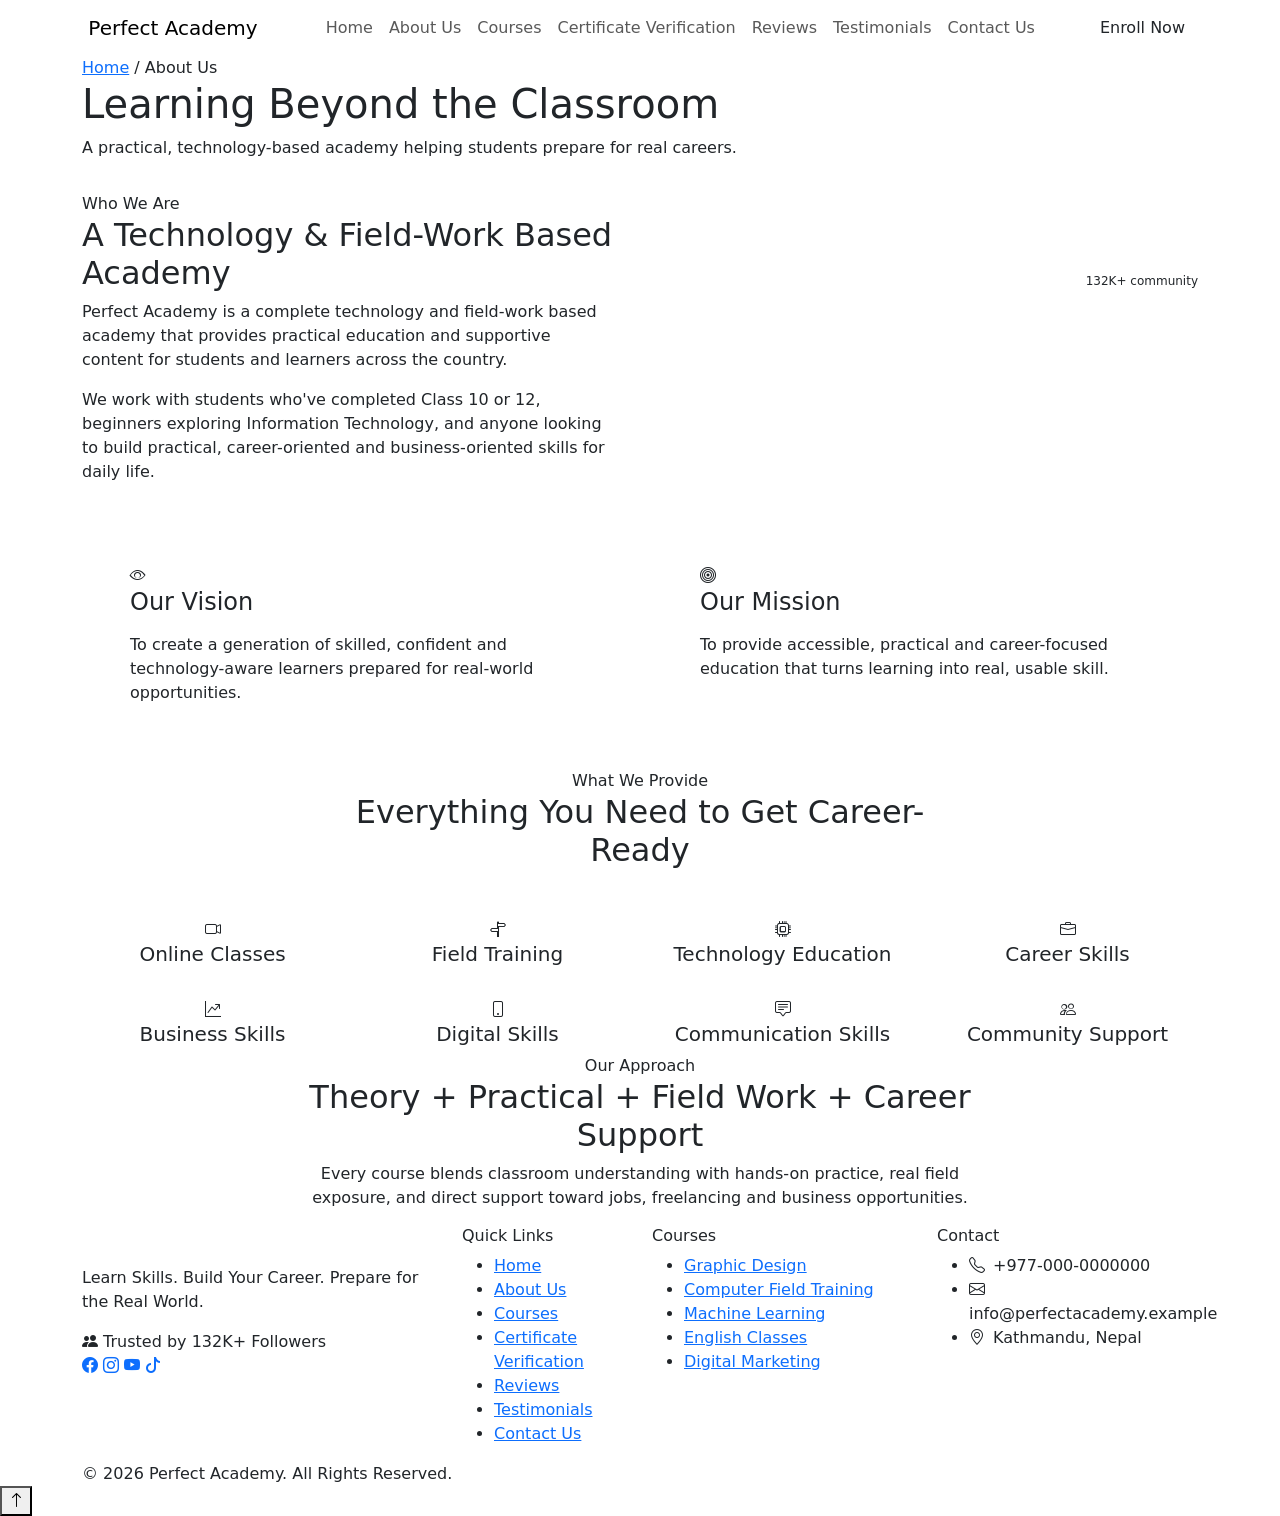
==== about.html @ 164c7ad6 "Add files via upload" ====
<!DOCTYPE html>
<html lang="en">
<head>
<meta charset="UTF-8">
<meta name="viewport" content="width=device-width, initial-scale=1.0">
<title>About Us | Perfect Academy</title>
<meta name="description" content="Learn about Perfect Academy's vision, mission and practical, technology-based approach to education.">

<link rel="preconnect" href="https://fonts.googleapis.com">
<link href="https://fonts.googleapis.com/css2?family=Space+Grotesk:wght@500;600;700&family=Inter:wght@400;500;600;700&family=JetBrains+Mono:wght@400;500;700&display=swap" rel="stylesheet">
<link href="https://cdn.jsdelivr.net/npm/bootstrap@5.3.3/dist/css/bootstrap.min.css" rel="stylesheet">
<link rel="stylesheet" href="https://cdn.jsdelivr.net/npm/bootstrap-icons@1.11.3/font/bootstrap-icons.css">
<link rel="stylesheet" href="css/style.css">
<link rel="stylesheet" href="css/responsive.css">
</head>
<body>

<!-- ================= NAVBAR ================= -->
<nav class="navbar navbar-expand-lg pa-navbar">
  <div class="container">
    <a class="navbar-brand" href="index.html"><span class="brand-mark"><img src="./{css,js,images/{logo,courses,students,banners}}/Logo.png" alt=""></span> Perfect Academy</a>
    <button class="navbar-toggler" type="button" data-bs-toggle="collapse" data-bs-target="#paNav">
      <i class="bi bi-list fs-2"></i>
    </button>
    <div class="collapse navbar-collapse" id="paNav">
      <ul class="navbar-nav mx-auto">
        <li class="nav-item"><a class="nav-link" href="index.html">Home</a></li>
        <li class="nav-item"><a class="nav-link" href="about.html">About Us</a></li>
        <li class="nav-item"><a class="nav-link" href="courses.html">Courses</a></li>
        <li class="nav-item"><a class="nav-link" href="certificate.html">Certificate Verification</a></li>
        <li class="nav-item"><a class="nav-link" href="reviews.html">Reviews</a></li>
        <li class="nav-item"><a class="nav-link" href="testimonials.html">Testimonials</a></li>
        <li class="nav-item"><a class="nav-link" href="contact.html">Contact Us</a></li>
      </ul>
      <a href="contact.html" class="btn btn-cta btn-sm-pa d-lg-inline-flex">Enroll Now</a>
    </div>
  </div>
</nav>

<!-- ================= PAGE HEADER ================= -->
<header class="page-header">
  <div class="container">
    <div class="breadcrumb-pa"><a href="index.html">Home</a> / About Us</div>
    <h1>Learning Beyond the Classroom</h1>
    <p>A practical, technology-based academy helping students prepare for real careers.</p>
  </div>
</header>

<!-- ================= WHO WE ARE ================= -->
<section class="section-pad">
  <div class="container">
    <div class="row align-items-center g-5">
      <div class="col-lg-6 reveal">
        <div class="section-eyebrow">Who We Are</div>
        <h2 class="section-title">A Technology &amp; Field-Work Based Academy</h2>
        <p class="section-sub mb-3">Perfect Academy is a complete technology and field-work based academy that provides practical education and supportive content for students and learners across the country.</p>
        <p class="section-sub">We work with students who've completed Class 10 or 12, beginners exploring Information Technology, and anyone looking to build practical, career-oriented and business-oriented skills for daily life.</p>
      </div>
      <div class="col-lg-6 reveal">
        <div class="hero-panel hp-main" style="position:relative; height:340px; background:linear-gradient(135deg,var(--royal-600),var(--indigo-500)); border:none;">
          <div>
            <span class="code-dots"><span class="dot-r"></span><span class="dot-y"></span><span class="dot-g"></span></span>
          </div>
          <div class="text-center">
            <i class="bi bi-mortarboard" style="font-size:4rem; color:rgba(255,255,255,.85);"></i>
          </div>
          <div class="d-flex justify-content-between align-items-center">
            <span class="mono" style="color:rgba(255,255,255,.6); font-size:.75rem;">since 2020</span>
            <span class="mono" style="color:var(--amber-400); font-size:.75rem;">132K+ community</span>
          </div>
        </div>
      </div>
    </div>
  </div>
</section>

<!-- ================= VISION / MISSION ================= -->
<section class="section-pad" style="background:var(--gray-50);">
  <div class="container">
    <div class="row g-4">
      <div class="col-md-6 reveal">
        <div class="pa-card p-4 p-lg-5 h-100">
          <div class="feature-ico"><i class="bi bi-eye"></i></div>
          <h3 class="font-display h4 mb-3">Our Vision</h3>
          <p class="section-sub">To create a generation of skilled, confident and technology-aware learners prepared for real-world opportunities.</p>
        </div>
      </div>
      <div class="col-md-6 reveal">
        <div class="pa-card p-4 p-lg-5 h-100">
          <div class="feature-ico"><i class="bi bi-bullseye"></i></div>
          <h3 class="font-display h4 mb-3">Our Mission</h3>
          <p class="section-sub">To provide accessible, practical and career-focused education that turns learning into real, usable skill.</p>
        </div>
      </div>
    </div>
  </div>
</section>

<!-- ================= WHAT WE PROVIDE ================= -->
<section class="section-pad">
  <div class="container">
    <div class="text-center mx-auto mb-5 reveal" style="max-width:600px;">
      <div class="section-eyebrow justify-content-center">What We Provide</div>
      <h2 class="section-title">Everything You Need to Get Career-Ready</h2>
    </div>
    <div class="row g-4">
      <div class="col-sm-6 col-lg-3 reveal">
        <div class="pa-card feature-card text-center">
          <div class="feature-ico mx-auto"><i class="bi bi-camera-video"></i></div>
          <h5>Online Classes</h5>
        </div>
      </div>
      <div class="col-sm-6 col-lg-3 reveal">
        <div class="pa-card feature-card text-center">
          <div class="feature-ico mx-auto"><i class="bi bi-signpost-split"></i></div>
          <h5>Field Training</h5>
        </div>
      </div>
      <div class="col-sm-6 col-lg-3 reveal">
        <div class="pa-card feature-card text-center">
          <div class="feature-ico mx-auto"><i class="bi bi-cpu"></i></div>
          <h5>Technology Education</h5>
        </div>
      </div>
      <div class="col-sm-6 col-lg-3 reveal">
        <div class="pa-card feature-card text-center">
          <div class="feature-ico mx-auto"><i class="bi bi-briefcase"></i></div>
          <h5>Career Skills</h5>
        </div>
      </div>
      <div class="col-sm-6 col-lg-3 reveal">
        <div class="pa-card feature-card text-center">
          <div class="feature-ico mx-auto"><i class="bi bi-graph-up-arrow"></i></div>
          <h5>Business Skills</h5>
        </div>
      </div>
      <div class="col-sm-6 col-lg-3 reveal">
        <div class="pa-card feature-card text-center">
          <div class="feature-ico mx-auto"><i class="bi bi-phone"></i></div>
          <h5>Digital Skills</h5>
        </div>
      </div>
      <div class="col-sm-6 col-lg-3 reveal">
        <div class="pa-card feature-card text-center">
          <div class="feature-ico mx-auto"><i class="bi bi-chat-square-text"></i></div>
          <h5>Communication Skills</h5>
        </div>
      </div>
      <div class="col-sm-6 col-lg-3 reveal">
        <div class="pa-card feature-card text-center">
          <div class="feature-ico mx-auto"><i class="bi bi-people"></i></div>
          <h5>Community Support</h5>
        </div>
      </div>
    </div>
  </div>
</section>

<!-- ================= OUR APPROACH ================= -->
<section class="section-pad dark-section">
  <div class="container text-center reveal" style="max-width:700px;">
    <div class="section-eyebrow justify-content-center">Our Approach</div>
    <h2 class="section-title">Theory + Practical + Field Work + Career Support</h2>
    <p class="section-sub mx-auto">Every course blends classroom understanding with hands-on practice, real field exposure, and direct support toward jobs, freelancing and business opportunities.</p>
  </div>
</section>

<!-- ================= FOOTER ================= -->
<footer class="pa-footer">
  <div class="container">
    <div class="row g-4">
      <div class="col-lg-4">
        <div class="foot-brand">
          <a href="index.html" class="navbar-brand text-white mb-3 d-inline-flex"><span class="brand-mark">PA</span> Perfect Academy</a>
          <p>Learn Skills. Build Your Career. Prepare for the Real World.</p>
          <div class="foot-trust"><i class="bi bi-people-fill"></i> Trusted by 132K+ Followers</div>
          <div class="social-row">
            <a href="#"><i class="bi bi-facebook"></i></a>
            <a href="#"><i class="bi bi-instagram"></i></a>
            <a href="#"><i class="bi bi-youtube"></i></a>
            <a href="#"><i class="bi bi-tiktok"></i></a>
          </div>
        </div>
      </div>
      <div class="col-6 col-lg-2">
        <h6>Quick Links</h6>
        <ul>
          <li><a href="index.html">Home</a></li>
          <li><a href="about.html">About Us</a></li>
          <li><a href="courses.html">Courses</a></li>
          <li><a href="certificate.html">Certificate Verification</a></li>
          <li><a href="reviews.html">Reviews</a></li>
          <li><a href="testimonials.html">Testimonials</a></li>
          <li><a href="contact.html">Contact Us</a></li>
        </ul>
      </div>
      <div class="col-6 col-lg-3">
        <h6>Courses</h6>
        <ul>
          <li><a href="courses.html">Graphic Design</a></li>
          <li><a href="courses.html">Computer Field Training</a></li>
          <li><a href="courses.html">Machine Learning</a></li>
          <li><a href="courses.html">English Classes</a></li>
          <li><a href="courses.html">Digital Marketing</a></li>
        </ul>
      </div>
      <div class="col-lg-3">
        <h6>Contact</h6>
        <ul>
          <li><i class="bi bi-telephone me-2"></i>+977-000-0000000</li>
          <li><i class="bi bi-envelope me-2"></i>info@perfectacademy.example</li>
          <li><i class="bi bi-geo-alt me-2"></i>Kathmandu, Nepal</li>
        </ul>
      </div>
    </div>
    <div class="foot-bottom">© 2026 Perfect Academy. All Rights Reserved.</div>
  </div>
</footer>

<button id="backToTop" aria-label="Back to top"><i class="bi bi-arrow-up"></i></button>

<script src="https://code.jquery.com/jquery-3.7.1.min.js"></script>
<script src="https://cdn.jsdelivr.net/npm/bootstrap@5.3.3/dist/js/bootstrap.bundle.min.js"></script>
<script src="js/main.js"></script>
</body>
</html>
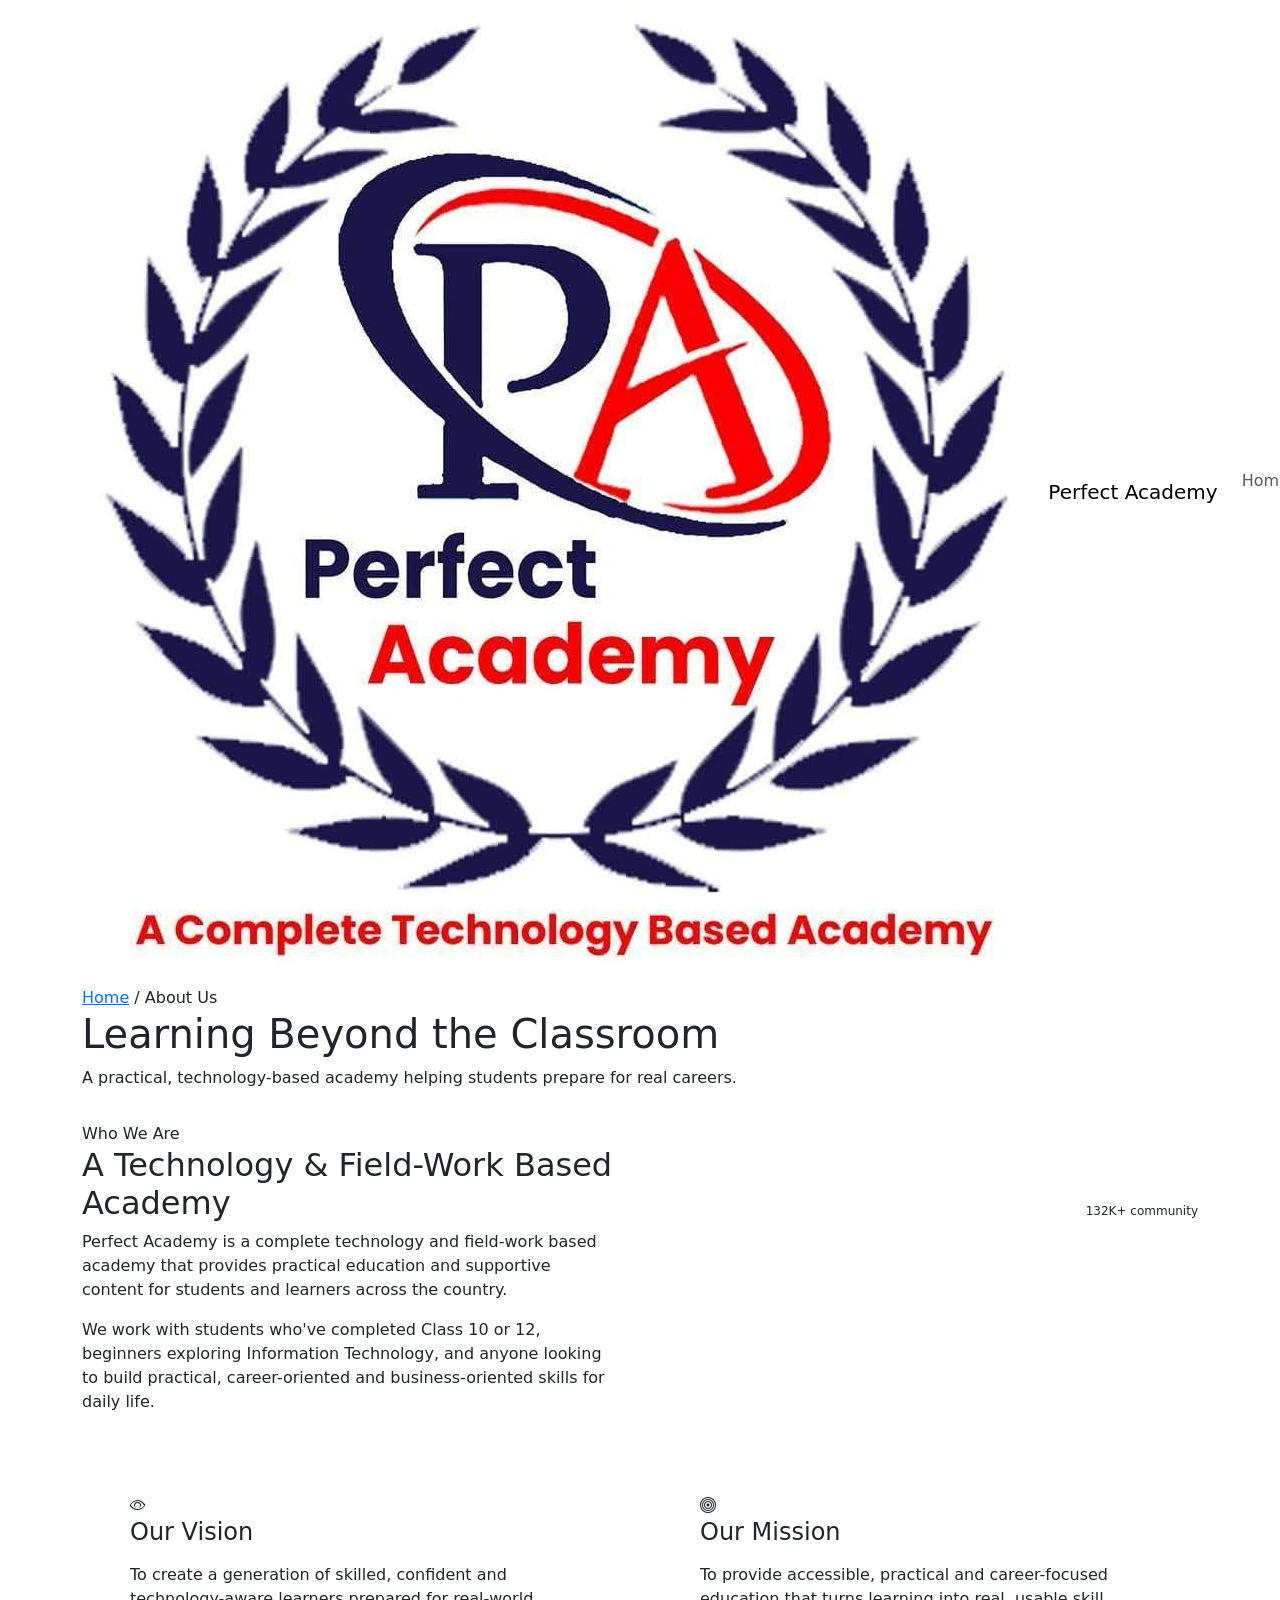
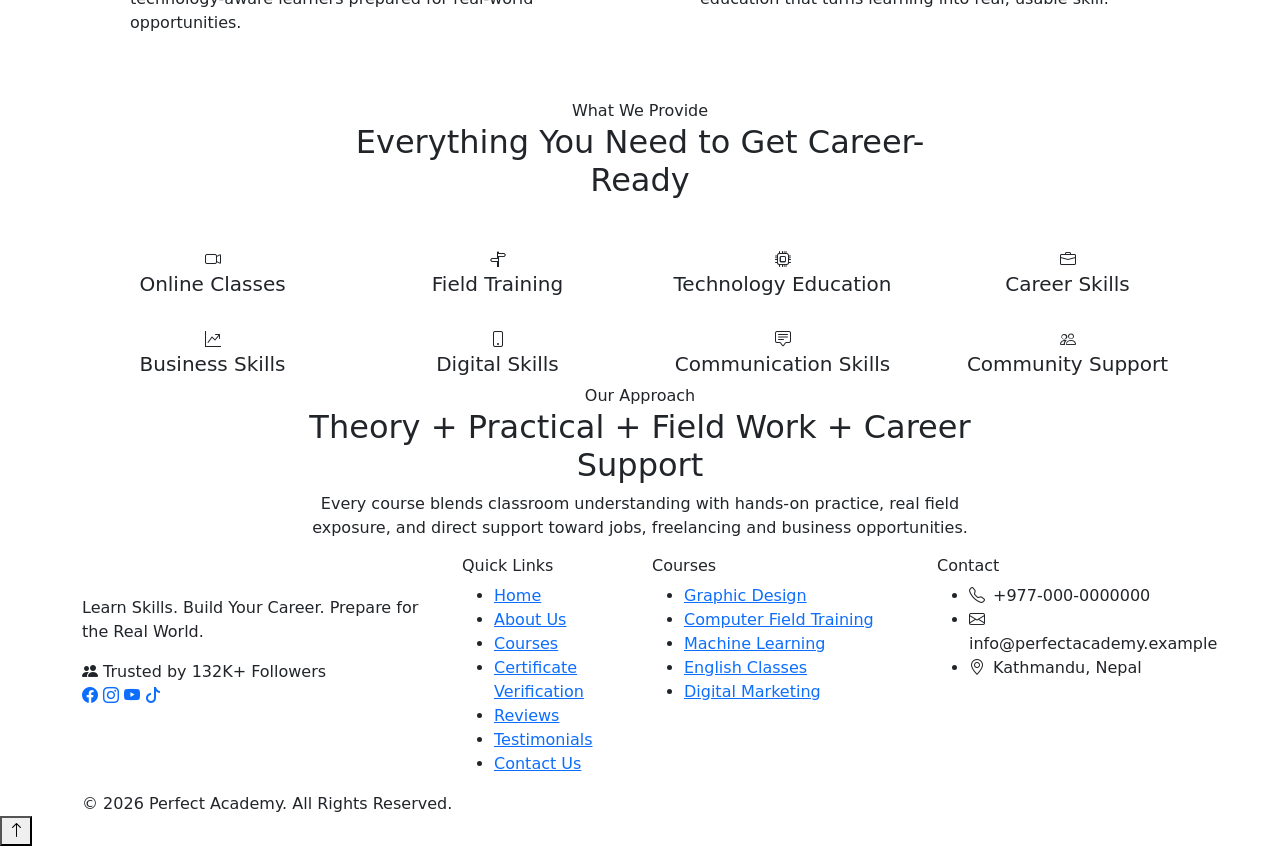
==== commit e8c235e1: "Fix logo image path in navbar" ====
--- a/about.html
+++ b/about.html
@@ -18,7 +18,7 @@
 <!-- ================= NAVBAR ================= -->
 <nav class="navbar navbar-expand-lg pa-navbar">
   <div class="container">
-    <a class="navbar-brand" href="index.html"><span class="brand-mark"><img src="./{css,js,images/{logo,courses,students,banners}}/Logo.png" alt=""></span> Perfect Academy</a>
+    <a class="navbar-brand" href="index.html"><span class="brand-mark"><img src="./Logo.png" alt=""></span> Perfect Academy</a>
     <button class="navbar-toggler" type="button" data-bs-toggle="collapse" data-bs-target="#paNav">
       <i class="bi bi-list fs-2"></i>
     </button>
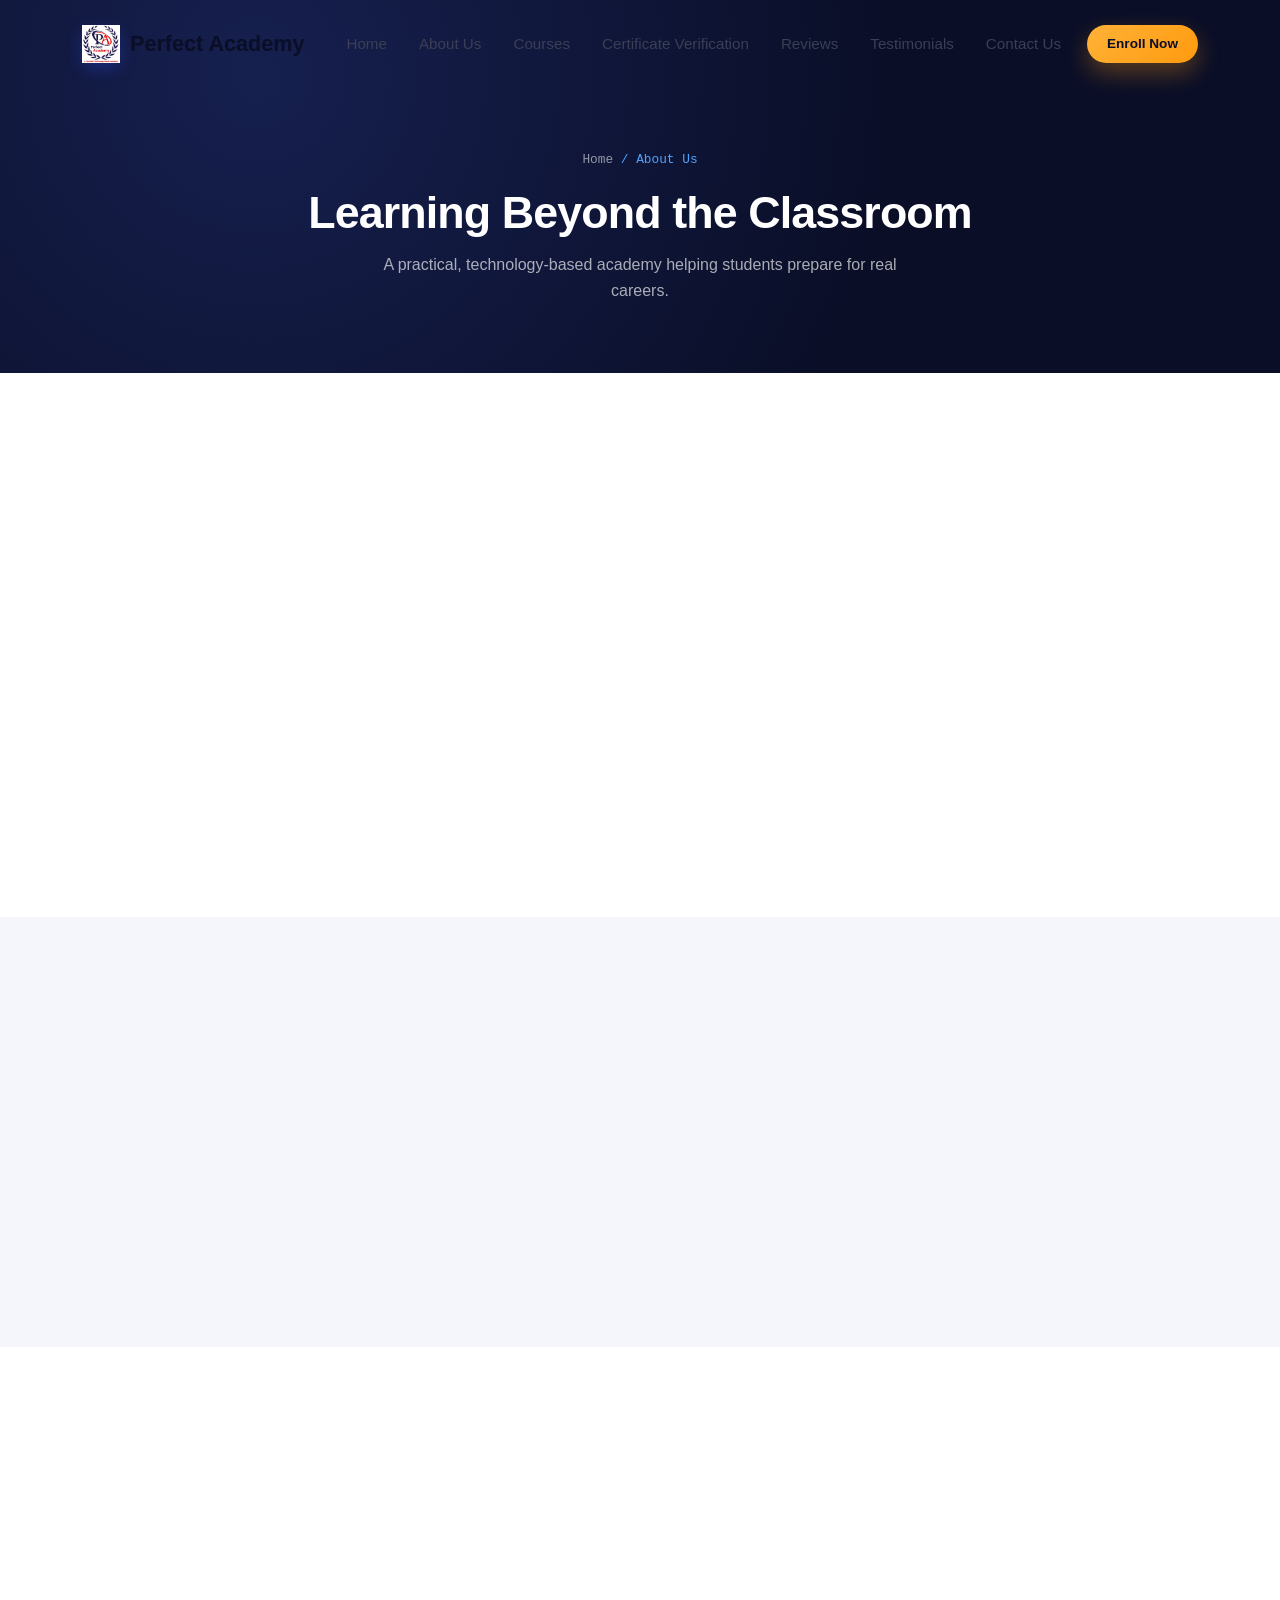
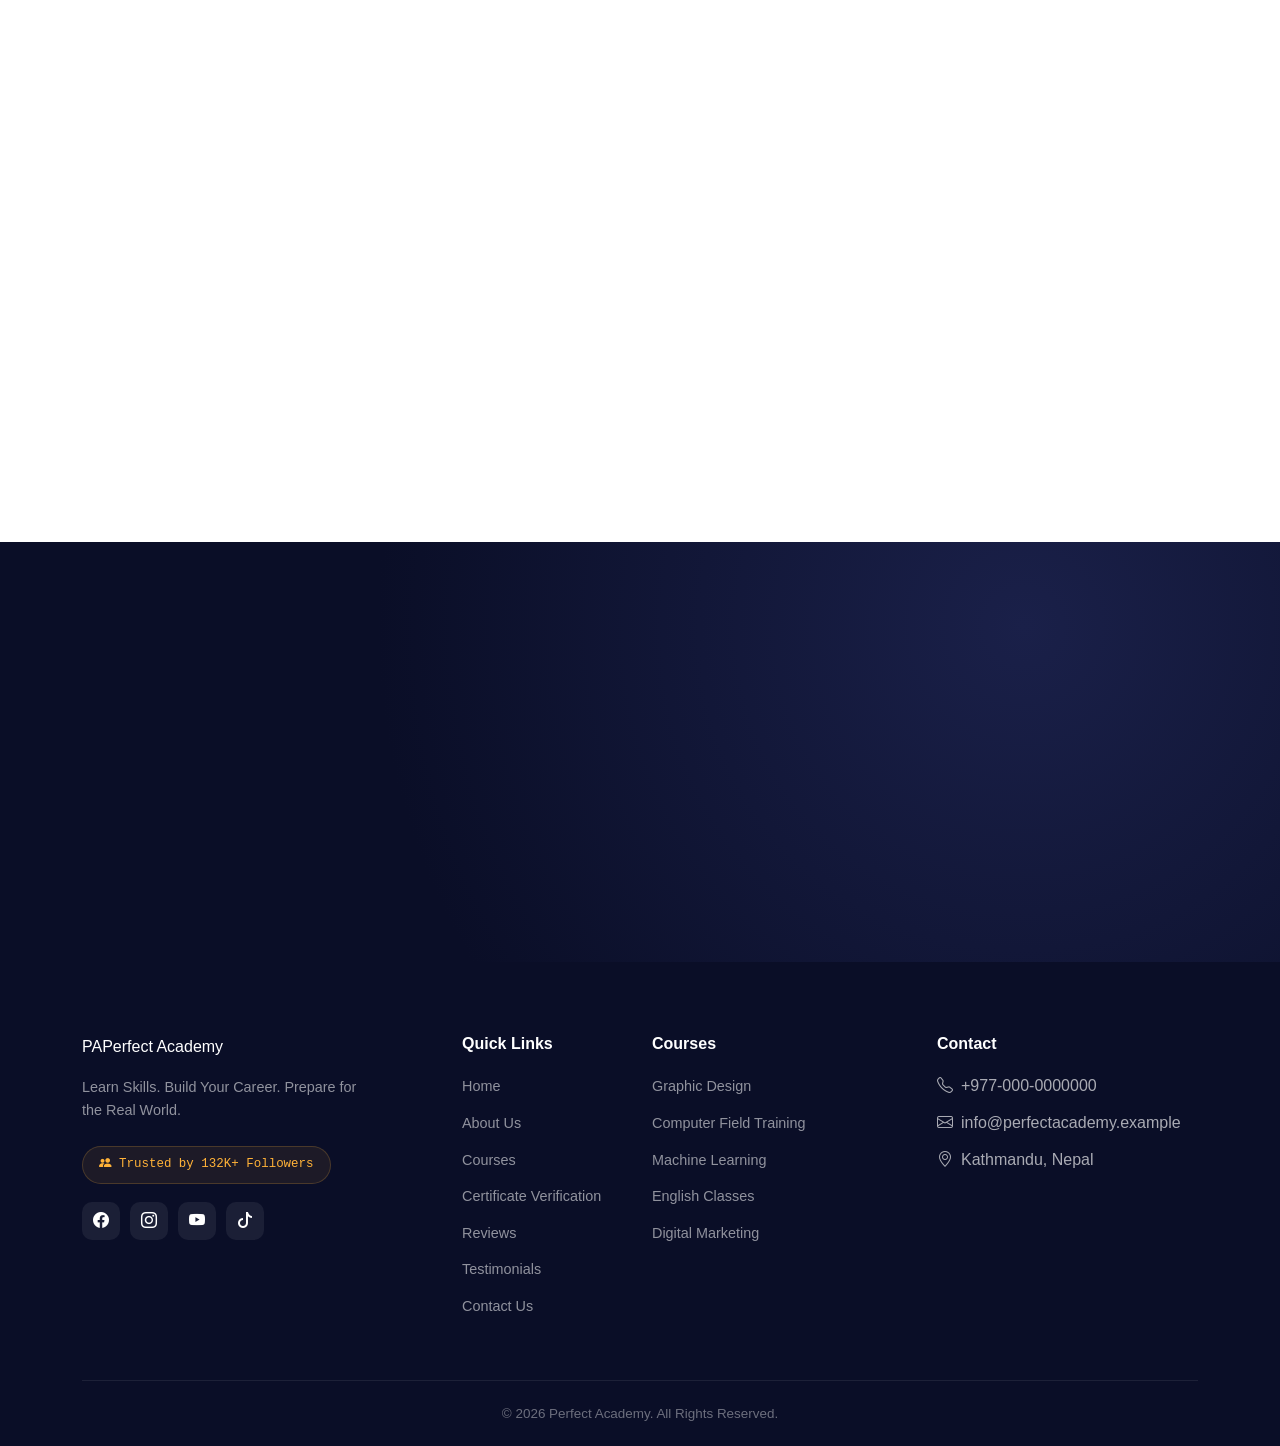
==== commit 4d74136e: "Update about.html" ====
--- a/about.html
+++ b/about.html
@@ -10,8 +10,8 @@
 <link href="https://fonts.googleapis.com/css2?family=Space+Grotesk:wght@500;600;700&family=Inter:wght@400;500;600;700&family=JetBrains+Mono:wght@400;500;700&display=swap" rel="stylesheet">
 <link href="https://cdn.jsdelivr.net/npm/bootstrap@5.3.3/dist/css/bootstrap.min.css" rel="stylesheet">
 <link rel="stylesheet" href="https://cdn.jsdelivr.net/npm/bootstrap-icons@1.11.3/font/bootstrap-icons.css">
-<link rel="stylesheet" href="css/style.css">
-<link rel="stylesheet" href="css/responsive.css">
+<link rel="stylesheet" href="style.css">
+<link rel="stylesheet" href="responsive.css">
 </head>
 <body>
 
--- a/style.css
+++ b/style.css
@@ -0,0 +1,807 @@
+/* =========================================================
+   PERFECT ACADEMY — MAIN STYLESHEET
+   Design tokens + global + components
+   ========================================================= */
+
+:root{
+  /* ---- Color tokens ---- */
+  --navy-950:#0A0E27;
+  --navy-900:#111634;
+  --navy-800:#1A2049;
+  --royal-600:#2F49E0;
+  --royal-500:#3E5CFA;
+  --indigo-500:#5B4FE0;
+  --sky-400:#4FA3FF;
+  --amber-400:#FFB238;
+  --amber-500:#FF9A0E;
+  --white:#FFFFFF;
+  --gray-25:#FAFBFD;
+  --gray-50:#F4F6FB;
+  --gray-100:#EAEDF7;
+  --gray-200:#DDE2F0;
+  --gray-400:#9AA2BD;
+  --gray-500:#667085;
+  --gray-700:#3A3F55;
+  --gray-900:#0F1222;
+
+  /* ---- Type ---- */
+  --font-display:'Space Grotesk', sans-serif;
+  --font-body:'Inter', sans-serif;
+  --font-mono:'JetBrains Mono', monospace;
+
+  /* ---- Elevation ---- */
+  --shadow-sm: 0 2px 8px rgba(15,18,34,0.06);
+  --shadow-md: 0 8px 24px rgba(15,18,34,0.10);
+  --shadow-lg: 0 20px 48px rgba(15,18,34,0.16);
+  --shadow-glow: 0 0 0 1px rgba(79,163,255,0.15), 0 12px 32px rgba(47,73,224,0.18);
+
+  /* ---- Radius ---- */
+  --r-sm:10px;
+  --r-md:16px;
+  --r-lg:24px;
+  --r-pill:999px;
+}
+
+*{ box-sizing:border-box; }
+html{ scroll-behavior:smooth; }
+body{
+  font-family:var(--font-body);
+  color:var(--gray-900);
+  background:var(--white);
+  line-height:1.6;
+  -webkit-font-smoothing:antialiased;
+  overflow-x:hidden;
+}
+h1,h2,h3,h4,.font-display{
+  font-family:var(--font-display);
+  font-weight:600;
+  letter-spacing:-0.02em;
+  color:var(--navy-950);
+}
+a{ text-decoration:none; color:inherit; }
+img{ max-width:100%; }
+.mono{ font-family:var(--font-mono); }
+
+::selection{ background:var(--amber-400); color:var(--navy-950); }
+
+.section-pad{ padding:96px 0; }
+@media (max-width:767.98px){ .section-pad{ padding:64px 0; } }
+
+.section-eyebrow{
+  display:inline-flex;
+  align-items:center;
+  gap:8px;
+  font-family:var(--font-mono);
+  font-size:0.72rem;
+  letter-spacing:0.14em;
+  text-transform:uppercase;
+  color:var(--royal-600);
+  background:rgba(47,73,224,0.08);
+  border:1px solid rgba(47,73,224,0.18);
+  padding:6px 14px;
+  border-radius:var(--r-pill);
+  margin-bottom:18px;
+}
+.section-eyebrow::before{
+  content:'';
+  width:6px; height:6px;
+  border-radius:50%;
+  background:var(--amber-400);
+  box-shadow:0 0 0 3px rgba(255,178,56,0.25);
+}
+.section-title{
+  font-size:clamp(1.8rem, 3vw, 2.6rem);
+  margin-bottom:16px;
+}
+.section-sub{
+  color:var(--gray-500);
+  font-size:1.05rem;
+  max-width:640px;
+}
+
+/* ---------- Buttons ---------- */
+.btn{
+  font-family:var(--font-display);
+  font-weight:600;
+  border-radius:var(--r-pill);
+  padding:13px 28px;
+  font-size:0.95rem;
+  border:none;
+  transition:all .25s ease;
+  display:inline-flex;
+  align-items:center;
+  gap:8px;
+}
+.btn-primary-pa{
+  background:linear-gradient(135deg,var(--royal-600),var(--indigo-500));
+  color:var(--white);
+  box-shadow:0 10px 24px rgba(47,73,224,0.28);
+}
+.btn-primary-pa:hover{
+  transform:translateY(-2px);
+  box-shadow:0 14px 30px rgba(47,73,224,0.38);
+  color:var(--white);
+}
+.btn-cta{
+  background:linear-gradient(135deg,var(--amber-400),var(--amber-500));
+  color:var(--navy-950);
+  box-shadow:0 10px 24px rgba(255,154,14,0.32);
+}
+.btn-cta:hover{
+  transform:translateY(-2px);
+  box-shadow:0 14px 30px rgba(255,154,14,0.42);
+  color:var(--navy-950);
+}
+.btn-outline-pa{
+  background:transparent;
+  color:var(--navy-950);
+  border:1.5px solid var(--gray-200);
+}
+.btn-outline-pa:hover{
+  border-color:var(--royal-600);
+  color:var(--royal-600);
+  background:rgba(47,73,224,0.05);
+}
+.btn-ghost-light{
+  background:rgba(255,255,255,0.1);
+  color:var(--white);
+  border:1.5px solid rgba(255,255,255,0.3);
+}
+.btn-ghost-light:hover{
+  background:rgba(255,255,255,0.18);
+  color:var(--white);
+}
+.btn-sm-pa{ padding:9px 20px; font-size:0.85rem; }
+
+/* ---------- Navbar ---------- */
+.pa-navbar{
+  position:fixed;
+  top:0; left:0; right:0;
+  z-index:1000;
+  padding:20px 0;
+  background:transparent;
+  transition:all .35s ease;
+}
+.pa-navbar.scrolled{
+  background:rgba(255,255,255,0.92);
+  backdrop-filter:blur(14px);
+  padding:12px 0;
+  box-shadow:0 4px 24px rgba(15,18,34,0.08);
+}
+.pa-navbar .navbar-brand{
+  font-family:var(--font-display);
+  font-weight:700;
+  font-size:1.35rem;
+  color:var(--navy-950);
+  display:flex;
+  align-items:center;
+  gap:10px;
+}
+.pa-navbar .brand-mark{
+  width:38px; height:38px;
+  border-radius:11px;
+  background:linear-gradient(135deg,var(--royal-600),var(--indigo-500));
+  display:flex; align-items:center; justify-content:center;
+  color:#fff; font-weight:700; font-size:1.05rem;
+  box-shadow:0 6px 16px rgba(47,73,224,0.35);
+}
+.pa-navbar .nav-link{
+  font-family:var(--font-body);
+  font-weight:500;
+  font-size:0.95rem;
+  color:var(--gray-700);
+  padding:10px 16px !important;
+  border-radius:var(--r-pill);
+  transition:all .2s ease;
+  position:relative;
+}
+.pa-navbar .nav-link:hover,
+.pa-navbar .nav-link.active{
+  color:var(--royal-600);
+  background:rgba(47,73,224,0.07);
+}
+.pa-navbar .navbar-toggler{
+  border:none;
+  padding:6px 10px;
+}
+.pa-navbar .navbar-toggler:focus{ box-shadow:none; }
+
+/* ---------- Hero ---------- */
+.hero{
+  position:relative;
+  background:radial-gradient(circle at 15% 20%, #16204F 0%, var(--navy-950) 55%);
+  color:var(--white);
+  padding:170px 0 120px;
+  overflow:hidden;
+}
+.hero::before{
+  content:'';
+  position:absolute; inset:0;
+  background-image:
+    linear-gradient(rgba(255,255,255,0.04) 1px, transparent 1px),
+    linear-gradient(90deg, rgba(255,255,255,0.04) 1px, transparent 1px);
+  background-size:48px 48px;
+  mask-image:radial-gradient(circle at 70% 30%, black, transparent 70%);
+}
+.hero .eyebrow-badge{
+  display:inline-flex; align-items:center; gap:10px;
+  font-family:var(--font-mono);
+  font-size:0.78rem;
+  letter-spacing:0.08em;
+  background:rgba(255,255,255,0.08);
+  border:1px solid rgba(255,255,255,0.18);
+  padding:8px 16px;
+  border-radius:var(--r-pill);
+  margin-bottom:24px;
+  color:var(--sky-400);
+}
+.hero h1{
+  color:var(--white);
+  font-size:clamp(2.3rem, 4.4vw, 3.6rem);
+  line-height:1.12;
+  margin-bottom:22px;
+}
+.hero h1 span{
+  background:linear-gradient(90deg,var(--sky-400),var(--amber-400));
+  -webkit-background-clip:text;
+  background-clip:text;
+  color:transparent;
+}
+.hero p.lead-text{
+  color:rgba(255,255,255,0.72);
+  font-size:1.08rem;
+  max-width:520px;
+  margin-bottom:32px;
+}
+.hero .slogan-strip{
+  margin-top:36px;
+  padding:16px 20px;
+  border-left:3px solid var(--amber-400);
+  background:rgba(255,255,255,0.05);
+  border-radius:0 var(--r-sm) var(--r-sm) 0;
+  font-family:var(--font-mono);
+  font-size:0.85rem;
+  color:rgba(255,255,255,0.85);
+  max-width:520px;
+}
+.hero-visual{
+  position:relative;
+  height:460px;
+}
+.hero-panel{
+  position:absolute;
+  background:rgba(255,255,255,0.06);
+  border:1px solid rgba(255,255,255,0.14);
+  backdrop-filter:blur(6px);
+  border-radius:var(--r-lg);
+  box-shadow:var(--shadow-lg);
+}
+.hp-main{
+  width:78%; height:78%;
+  top:8%; left:10%;
+  padding:26px;
+  display:flex; flex-direction:column; justify-content:space-between;
+}
+.hp-main .code-dots span{
+  width:9px; height:9px; border-radius:50%;
+  display:inline-block; margin-right:6px;
+}
+.hp-main .dot-r{ background:#FF6B6B; }
+.hp-main .dot-y{ background:#FFD166; }
+.hp-main .dot-g{ background:#5FD88F; }
+.hp-main .code-line{
+  height:9px; border-radius:4px;
+  background:rgba(255,255,255,0.14);
+  margin-bottom:11px;
+}
+.float-chip{
+  position:absolute;
+  background:var(--white);
+  color:var(--navy-950);
+  border-radius:var(--r-md);
+  box-shadow:var(--shadow-lg);
+  padding:14px 18px;
+  display:flex; align-items:center; gap:10px;
+  font-family:var(--font-display);
+  font-weight:600;
+  font-size:0.9rem;
+  animation:floaty 5s ease-in-out infinite;
+}
+.float-chip .chip-ico{
+  width:36px; height:36px; border-radius:10px;
+  display:flex; align-items:center; justify-content:center;
+  font-size:1.1rem;
+}
+.chip-1{ top:0; right:0; animation-delay:0s; }
+.chip-1 .chip-ico{ background:rgba(79,163,255,0.15); color:var(--sky-400); }
+.chip-2{ bottom:6%; left:0; animation-delay:1.2s; }
+.chip-2 .chip-ico{ background:rgba(255,178,56,0.18); color:var(--amber-500); }
+.chip-3{ bottom:28%; right:-6%; animation-delay:2.1s; }
+.chip-3 .chip-ico{ background:rgba(91,79,224,0.18); color:var(--indigo-500); }
+@keyframes floaty{
+  0%,100%{ transform:translateY(0); }
+  50%{ transform:translateY(-14px); }
+}
+@media (max-width:991.98px){ .hero-visual{ display:none; } }
+
+/* ---------- Trust / stats ---------- */
+.trust-strip{
+  background:var(--navy-950);
+  padding:0;
+  position:relative;
+  margin-top:-1px;
+}
+.trust-inner{
+  background:linear-gradient(135deg, var(--navy-900), var(--navy-950));
+  border-top:1px solid rgba(255,255,255,0.08);
+  padding:44px 0;
+}
+.trust-hero-figure{
+  text-align:center;
+  padding:28px 20px 56px;
+}
+.trust-hero-figure .big-num{
+  font-family:var(--font-mono);
+  font-weight:700;
+  font-size:clamp(2.6rem,7vw,4.6rem);
+  background:linear-gradient(90deg,var(--sky-400),var(--amber-400));
+  -webkit-background-clip:text; background-clip:text; color:transparent;
+  line-height:1;
+}
+.trust-hero-figure .big-label{
+  font-family:var(--font-display);
+  color:rgba(255,255,255,0.85);
+  font-size:1.1rem;
+  margin-top:10px;
+  letter-spacing:0.02em;
+}
+.stat-card{
+  text-align:center;
+  color:var(--white);
+  padding:20px 10px;
+  border-left:1px solid rgba(255,255,255,0.09);
+}
+.stat-card:first-child{ border-left:none; }
+.stat-card .stat-num{
+  font-family:var(--font-mono);
+  font-weight:700;
+  font-size:1.9rem;
+  color:var(--white);
+}
+.stat-card .stat-label{
+  color:rgba(255,255,255,0.55);
+  font-size:0.85rem;
+  margin-top:4px;
+}
+@media (max-width:767.98px){
+  .stat-card{ border-left:none; border-top:1px solid rgba(255,255,255,0.09); }
+  .stat-card:first-child{ border-top:none; }
+}
+
+/* ---------- About / process ---------- */
+.process-track{
+  display:flex;
+  justify-content:space-between;
+  position:relative;
+  margin-top:50px;
+}
+.process-track::before{
+  content:'';
+  position:absolute;
+  top:26px; left:6%; right:6%;
+  height:2px;
+  background:repeating-linear-gradient(90deg, var(--gray-200) 0 8px, transparent 8px 16px);
+}
+.process-step{
+  position:relative;
+  text-align:center;
+  width:22%;
+}
+.process-step .step-dot{
+  width:54px; height:54px;
+  border-radius:50%;
+  background:var(--white);
+  border:2px solid var(--royal-600);
+  color:var(--royal-600);
+  display:flex; align-items:center; justify-content:center;
+  margin:0 auto 18px;
+  font-family:var(--font-mono);
+  font-weight:700;
+  position:relative; z-index:2;
+  font-size:1.05rem;
+}
+.process-step h5{
+  font-family:var(--font-display);
+  font-weight:600;
+  margin-bottom:6px;
+}
+.process-step p{ color:var(--gray-500); font-size:0.9rem; }
+@media (max-width:767.98px){
+  .process-track{ flex-direction:column; gap:32px; }
+  .process-track::before{ display:none; }
+  .process-step{ width:100%; }
+}
+
+/* ---------- Cards general ---------- */
+.pa-card{
+  background:var(--white);
+  border-radius:var(--r-lg);
+  border:1px solid var(--gray-100);
+  box-shadow:var(--shadow-sm);
+  transition:all .3s ease;
+  height:100%;
+}
+.pa-card:hover{
+  transform:translateY(-6px);
+  box-shadow:var(--shadow-lg);
+  border-color:transparent;
+}
+
+/* ---------- Course cards ---------- */
+.course-card{
+  padding:0;
+  overflow:hidden;
+}
+.course-card .course-thumb{
+  height:150px;
+  background:linear-gradient(135deg,var(--royal-600),var(--indigo-500));
+  display:flex; align-items:center; justify-content:center;
+  position:relative;
+}
+.course-card .course-thumb i{ font-size:2.6rem; color:rgba(255,255,255,0.9); }
+.course-card .course-thumb .badge-cat{
+  position:absolute; top:14px; left:14px;
+  background:rgba(255,255,255,0.18);
+  backdrop-filter:blur(4px);
+  color:#fff;
+  font-family:var(--font-mono);
+  font-size:0.68rem;
+  letter-spacing:0.06em;
+  text-transform:uppercase;
+  padding:5px 12px;
+  border-radius:var(--r-pill);
+}
+.course-card .course-body{ padding:24px; }
+.course-card h5{
+  font-family:var(--font-display);
+  font-weight:600;
+  margin-bottom:10px;
+}
+.course-card p{ color:var(--gray-500); font-size:0.92rem; margin-bottom:16px; }
+.course-card .course-meta{
+  display:flex; gap:14px; margin-bottom:18px;
+  font-size:0.8rem; color:var(--gray-500);
+}
+.course-card .course-meta span{ display:flex; align-items:center; gap:5px; }
+.course-card .course-meta i{ color:var(--royal-600); }
+.course-card .btn{ width:100%; justify-content:center; }
+
+.thumb-1{ background:linear-gradient(135deg,#2F49E0,#5B4FE0); }
+.thumb-2{ background:linear-gradient(135deg,#1A2049,#2F49E0); }
+.thumb-3{ background:linear-gradient(135deg,#5B4FE0,#4FA3FF); }
+.thumb-4{ background:linear-gradient(135deg,#0A0E27,#1A2049); }
+.thumb-5{ background:linear-gradient(135deg,#FF9A0E,#FFB238); }
+
+/* Filter pills for courses page */
+.filter-pills{ display:flex; flex-wrap:wrap; gap:10px; margin-bottom:40px; }
+.filter-pill{
+  padding:9px 20px;
+  border-radius:var(--r-pill);
+  border:1.5px solid var(--gray-200);
+  font-family:var(--font-display);
+  font-weight:500;
+  font-size:0.88rem;
+  color:var(--gray-700);
+  background:var(--white);
+  cursor:pointer;
+  transition:all .2s ease;
+}
+.filter-pill:hover{ border-color:var(--royal-600); color:var(--royal-600); }
+.filter-pill.active{
+  background:linear-gradient(135deg,var(--royal-600),var(--indigo-500));
+  border-color:transparent;
+  color:#fff;
+}
+
+/* ---------- Feature cards (why choose) ---------- */
+.feature-card{ padding:32px 26px; }
+.feature-card .feature-ico{
+  width:52px; height:52px;
+  border-radius:14px;
+  background:rgba(47,73,224,0.08);
+  color:var(--royal-600);
+  display:flex; align-items:center; justify-content:center;
+  font-size:1.3rem;
+  margin-bottom:20px;
+}
+.feature-card h5{ font-family:var(--font-display); margin-bottom:8px; font-weight:600; }
+.feature-card p{ color:var(--gray-500); font-size:0.92rem; margin:0; }
+
+/* ---------- Dark section (career / cta) ---------- */
+.dark-section{
+  background:radial-gradient(circle at 80% 20%, #1A2049 0%, var(--navy-950) 60%);
+  color:var(--white);
+  position:relative;
+  overflow:hidden;
+}
+.dark-section h2{ color:var(--white); }
+.dark-section .section-sub{ color:rgba(255,255,255,0.65); }
+
+/* ---------- Testimonials / reviews ---------- */
+.testimonial-card{
+  background:var(--white);
+  border-radius:var(--r-lg);
+  border:1px solid var(--gray-100);
+  padding:30px;
+  margin:12px;
+  box-shadow:var(--shadow-sm);
+}
+.testimonial-card .quote-mark{
+  font-family:var(--font-display);
+  font-size:2.6rem;
+  color:var(--amber-400);
+  line-height:1;
+  margin-bottom:6px;
+}
+.testimonial-card p.tcontent{ color:var(--gray-700); font-size:0.95rem; margin-bottom:18px; }
+.testimonial-user{ display:flex; align-items:center; gap:12px; }
+.avatar-initial{
+  width:46px; height:46px;
+  border-radius:50%;
+  display:flex; align-items:center; justify-content:center;
+  font-family:var(--font-display); font-weight:700;
+  color:#fff; font-size:1rem;
+  flex-shrink:0;
+}
+.testimonial-user h6{ margin:0; font-family:var(--font-display); font-weight:600; font-size:0.95rem; }
+.testimonial-user small{ color:var(--gray-500); font-size:0.78rem; }
+.tstars{ color:var(--amber-500); font-size:0.82rem; margin-top:4px; }
+
+.slick-dots{ bottom:-40px; }
+.slick-dots li button:before{ font-size:9px; color:var(--gray-400); opacity:1; }
+.slick-dots li.slick-active button:before{ color:var(--royal-600); }
+.slick-prev, .slick-next{ z-index:2; }
+.slick-prev:before, .slick-next:before{ color:var(--royal-600); font-size:26px; }
+
+/* Reviews page */
+.rating-summary{
+  background:var(--white);
+  border-radius:var(--r-lg);
+  border:1px solid var(--gray-100);
+  box-shadow:var(--shadow-sm);
+  padding:36px;
+  text-align:center;
+}
+.rating-summary .rating-big{
+  font-family:var(--font-mono);
+  font-weight:700;
+  font-size:3.4rem;
+  color:var(--navy-950);
+}
+.rating-bar-row{ display:flex; align-items:center; gap:10px; margin-bottom:8px; font-size:0.85rem; }
+.rating-bar-row span:first-child{ width:44px; color:var(--gray-500); }
+.rating-bar-track{
+  flex:1; height:8px; border-radius:5px;
+  background:var(--gray-100); overflow:hidden;
+}
+.rating-bar-fill{ height:100%; background:linear-gradient(90deg,var(--amber-500),var(--amber-400)); border-radius:5px; }
+.rating-bar-row span:last-child{ width:34px; text-align:right; color:var(--gray-500); }
+
+.review-card{
+  background:var(--white);
+  border-radius:var(--r-lg);
+  border:1px solid var(--gray-100);
+  padding:24px;
+  box-shadow:var(--shadow-sm);
+  margin-bottom:20px;
+}
+.review-card .rc-head{ display:flex; justify-content:space-between; align-items:flex-start; }
+.review-card small.rdate{ color:var(--gray-400); font-size:0.78rem; }
+
+/* ---------- Certificate verification ---------- */
+.verify-panel{
+  background:var(--white);
+  border-radius:var(--r-lg);
+  box-shadow:var(--shadow-lg);
+  padding:40px;
+  margin-top:-90px;
+  position:relative;
+  z-index:5;
+}
+@media (max-width:767.98px){ .verify-panel{ padding:24px; margin-top:-56px; } }
+.verify-input-group{
+  display:flex; gap:12px;
+}
+@media (max-width:575.98px){ .verify-input-group{ flex-direction:column; } }
+.verify-input-group input{
+  flex:1;
+  border:1.5px solid var(--gray-200);
+  border-radius:var(--r-pill);
+  padding:14px 22px;
+  font-family:var(--font-mono);
+  font-size:0.95rem;
+}
+.verify-input-group input:focus{
+  outline:none; border-color:var(--royal-600);
+  box-shadow:0 0 0 4px rgba(47,73,224,0.1);
+}
+.verify-result{
+  margin-top:28px;
+  border-radius:var(--r-md);
+  padding:26px;
+  display:none;
+}
+.verify-result.show{ display:block; animation:fadeUp .4s ease; }
+.verify-result.valid{
+  background:rgba(45,180,120,0.07);
+  border:1px solid rgba(45,180,120,0.25);
+}
+.verify-result.invalid{
+  background:rgba(230,70,70,0.06);
+  border:1px solid rgba(230,70,70,0.25);
+}
+.verify-badge{
+  display:inline-flex; align-items:center; gap:8px;
+  font-family:var(--font-display); font-weight:700;
+  font-size:1.05rem;
+  margin-bottom:16px;
+}
+.verify-badge.valid-badge{ color:#1E9A5C; }
+.verify-badge.invalid-badge{ color:#D64545; }
+.verify-grid{ display:grid; grid-template-columns:repeat(2,1fr); gap:14px; }
+@media (max-width:575.98px){ .verify-grid{ grid-template-columns:1fr; } }
+.verify-grid .vg-label{ font-size:0.74rem; text-transform:uppercase; letter-spacing:0.06em; color:var(--gray-500); font-family:var(--font-mono); }
+.verify-grid .vg-value{ font-family:var(--font-display); font-weight:600; color:var(--navy-950); }
+
+#certTable{ font-size:0.9rem; }
+#certTable thead{ background:var(--gray-50); }
+.status-pill{
+  padding:4px 12px;
+  border-radius:var(--r-pill);
+  font-size:0.75rem;
+  font-family:var(--font-mono);
+  font-weight:600;
+}
+.status-pill.valid{ background:rgba(45,180,120,0.12); color:#1E9A5C; }
+.status-pill.revoked{ background:rgba(230,70,70,0.1); color:#D64545; }
+
+/* ---------- Contact ---------- */
+.contact-info-card{
+  background:var(--navy-950);
+  color:#fff;
+  border-radius:var(--r-lg);
+  padding:36px;
+}
+.contact-info-card .ci-item{ display:flex; gap:16px; margin-bottom:24px; }
+.contact-info-card .ci-ico{
+  width:44px; height:44px; border-radius:12px;
+  background:rgba(255,255,255,0.08);
+  display:flex; align-items:center; justify-content:center;
+  color:var(--sky-400); flex-shrink:0;
+}
+.contact-info-card h6{ margin-bottom:2px; font-family:var(--font-display); }
+.contact-info-card p{ color:rgba(255,255,255,0.6); margin:0; font-size:0.9rem; }
+
+.contact-form-card{
+  background:var(--white);
+  border-radius:var(--r-lg);
+  border:1px solid var(--gray-100);
+  box-shadow:var(--shadow-md);
+  padding:36px;
+}
+.form-control-pa{
+  border:1.5px solid var(--gray-200);
+  border-radius:var(--r-sm);
+  padding:12px 16px;
+  font-size:0.92rem;
+  width:100%;
+}
+.form-control-pa:focus{
+  outline:none; border-color:var(--royal-600);
+  box-shadow:0 0 0 4px rgba(47,73,224,0.1);
+}
+.form-label-pa{
+  font-size:0.84rem; font-weight:600; color:var(--gray-700);
+  margin-bottom:6px; display:block;
+}
+.invalid-feedback-pa{
+  color:#D64545; font-size:0.78rem; margin-top:5px; display:none;
+}
+.is-invalid-pa{ border-color:#D64545 !important; }
+.is-invalid-pa ~ .invalid-feedback-pa{ display:block; }
+
+.map-placeholder{
+  height:320px;
+  border-radius:var(--r-lg);
+  background:
+    linear-gradient(rgba(10,14,39,0.75), rgba(10,14,39,0.75)),
+    repeating-linear-gradient(45deg, #2F49E0 0 2px, transparent 2px 22px);
+  display:flex; align-items:center; justify-content:center;
+  color:#fff; text-align:center; flex-direction:column; gap:10px;
+}
+
+/* ---------- Footer ---------- */
+.pa-footer{
+  background:var(--navy-950);
+  color:rgba(255,255,255,0.65);
+  padding:72px 0 0;
+}
+.pa-footer h6{
+  color:#fff;
+  font-family:var(--font-display);
+  font-weight:600;
+  margin-bottom:20px;
+  font-size:1rem;
+}
+.pa-footer ul{ list-style:none; padding:0; margin:0; }
+.pa-footer ul li{ margin-bottom:11px; }
+.pa-footer ul li a{ color:rgba(255,255,255,0.55); font-size:0.9rem; transition:color .2s; }
+.pa-footer ul li a:hover{ color:var(--sky-400); }
+.pa-footer .foot-brand p{ color:rgba(255,255,255,0.55); font-size:0.9rem; max-width:280px; }
+.social-row{ display:flex; gap:10px; margin-top:18px; }
+.social-row a{
+  width:38px; height:38px; border-radius:10px;
+  background:rgba(255,255,255,0.07);
+  display:flex; align-items:center; justify-content:center;
+  color:#fff; transition:all .2s;
+}
+.social-row a:hover{ background:var(--royal-600); transform:translateY(-3px); }
+.foot-trust{
+  display:inline-flex; align-items:center; gap:8px;
+  font-family:var(--font-mono); font-size:0.78rem;
+  color:var(--amber-400);
+  background:rgba(255,178,56,0.08);
+  border:1px solid rgba(255,178,56,0.2);
+  padding:8px 16px; border-radius:var(--r-pill);
+  margin-top:8px;
+}
+.foot-bottom{
+  border-top:1px solid rgba(255,255,255,0.08);
+  margin-top:50px;
+  padding:22px 0;
+  text-align:center;
+  font-size:0.84rem;
+  color:rgba(255,255,255,0.4);
+}
+
+/* ---------- Back to top ---------- */
+#backToTop{
+  position:fixed;
+  bottom:28px; right:28px;
+  width:48px; height:48px;
+  border-radius:50%;
+  background:linear-gradient(135deg,var(--royal-600),var(--indigo-500));
+  color:#fff;
+  display:flex; align-items:center; justify-content:center;
+  box-shadow:var(--shadow-lg);
+  border:none;
+  opacity:0; visibility:hidden;
+  transform:translateY(10px);
+  transition:all .3s ease;
+  z-index:999;
+}
+#backToTop.show{ opacity:1; visibility:visible; transform:translateY(0); }
+
+/* ---------- Page header (sub-pages) ---------- */
+.page-header{
+  background:radial-gradient(circle at 20% 20%, #16204F 0%, var(--navy-950) 60%);
+  color:#fff;
+  padding:150px 0 70px;
+  text-align:center;
+  position:relative;
+}
+.page-header h1{ color:#fff; font-size:clamp(2rem,3.6vw,2.8rem); margin-bottom:12px; }
+.page-header p{ color:rgba(255,255,255,0.65); max-width:560px; margin:0 auto; }
+.breadcrumb-pa{
+  font-family:var(--font-mono); font-size:0.8rem;
+  color:var(--sky-400); margin-bottom:16px;
+}
+.breadcrumb-pa a{ color:rgba(255,255,255,0.55); }
+
+/* ---------- Reveal on scroll ---------- */
+.reveal{ opacity:0; transform:translateY(24px); transition:all .7s cubic-bezier(.2,.7,.3,1); }
+.reveal.in{ opacity:1; transform:translateY(0); }
+
+/* Value color helpers for course meta icons */
+.text-royal{ color:var(--royal-600); }
+.bg-soft-royal{ background:rgba(47,73,224,0.08); }
--- a/responsive.css
+++ b/responsive.css
@@ -0,0 +1,52 @@
+/* =========================================================
+   PERFECT ACADEMY — RESPONSIVE ADJUSTMENTS
+   ========================================================= */
+
+/* Large tablets / small laptops */
+@media (max-width: 1199.98px){
+  .hero{ padding:150px 0 100px; }
+  .verify-panel{ margin-top:-70px; }
+}
+
+/* Tablets */
+@media (max-width: 991.98px){
+  .hero{ text-align:center; }
+  .hero p.lead-text{ margin-left:auto; margin-right:auto; }
+  .hero .slogan-strip{ margin-left:auto; margin-right:auto; text-align:left; }
+  .hero .hero-ctas{ justify-content:center; }
+  .trust-hero-figure{ padding-bottom:40px; }
+  .pa-navbar .navbar-collapse{
+    background:#fff;
+    margin-top:14px;
+    padding:18px;
+    border-radius:var(--r-md);
+    box-shadow:var(--shadow-md);
+  }
+  .pa-navbar .nav-link{ color:var(--gray-700) !important; }
+  .contact-info-card{ margin-bottom:26px; }
+}
+
+/* Phones */
+@media (max-width: 767.98px){
+  .section-title{ font-size:1.6rem; }
+  .verify-panel{ margin-top:0; padding:22px; }
+  .rating-summary{ margin-bottom:24px; }
+  .filter-pills{ justify-content:center; }
+  .verify-grid{ grid-template-columns:1fr; }
+  .page-header{ padding:130px 0 56px; }
+  #certTable_wrapper{ overflow-x:auto; }
+}
+
+/* Small phones */
+@media (max-width: 575.98px){
+  .btn{ padding:11px 22px; font-size:0.88rem; }
+  .hero{ padding:130px 0 70px; }
+  .trust-hero-figure .big-num{ font-size:2.4rem; }
+  .stat-card .stat-num{ font-size:1.5rem; }
+  .testimonial-card{ margin:8px 4px; padding:22px; }
+}
+
+/* Reduced motion */
+@media (prefers-reduced-motion: reduce){
+  *{ animation:none !important; transition:none !important; scroll-behavior:auto !important; }
+}
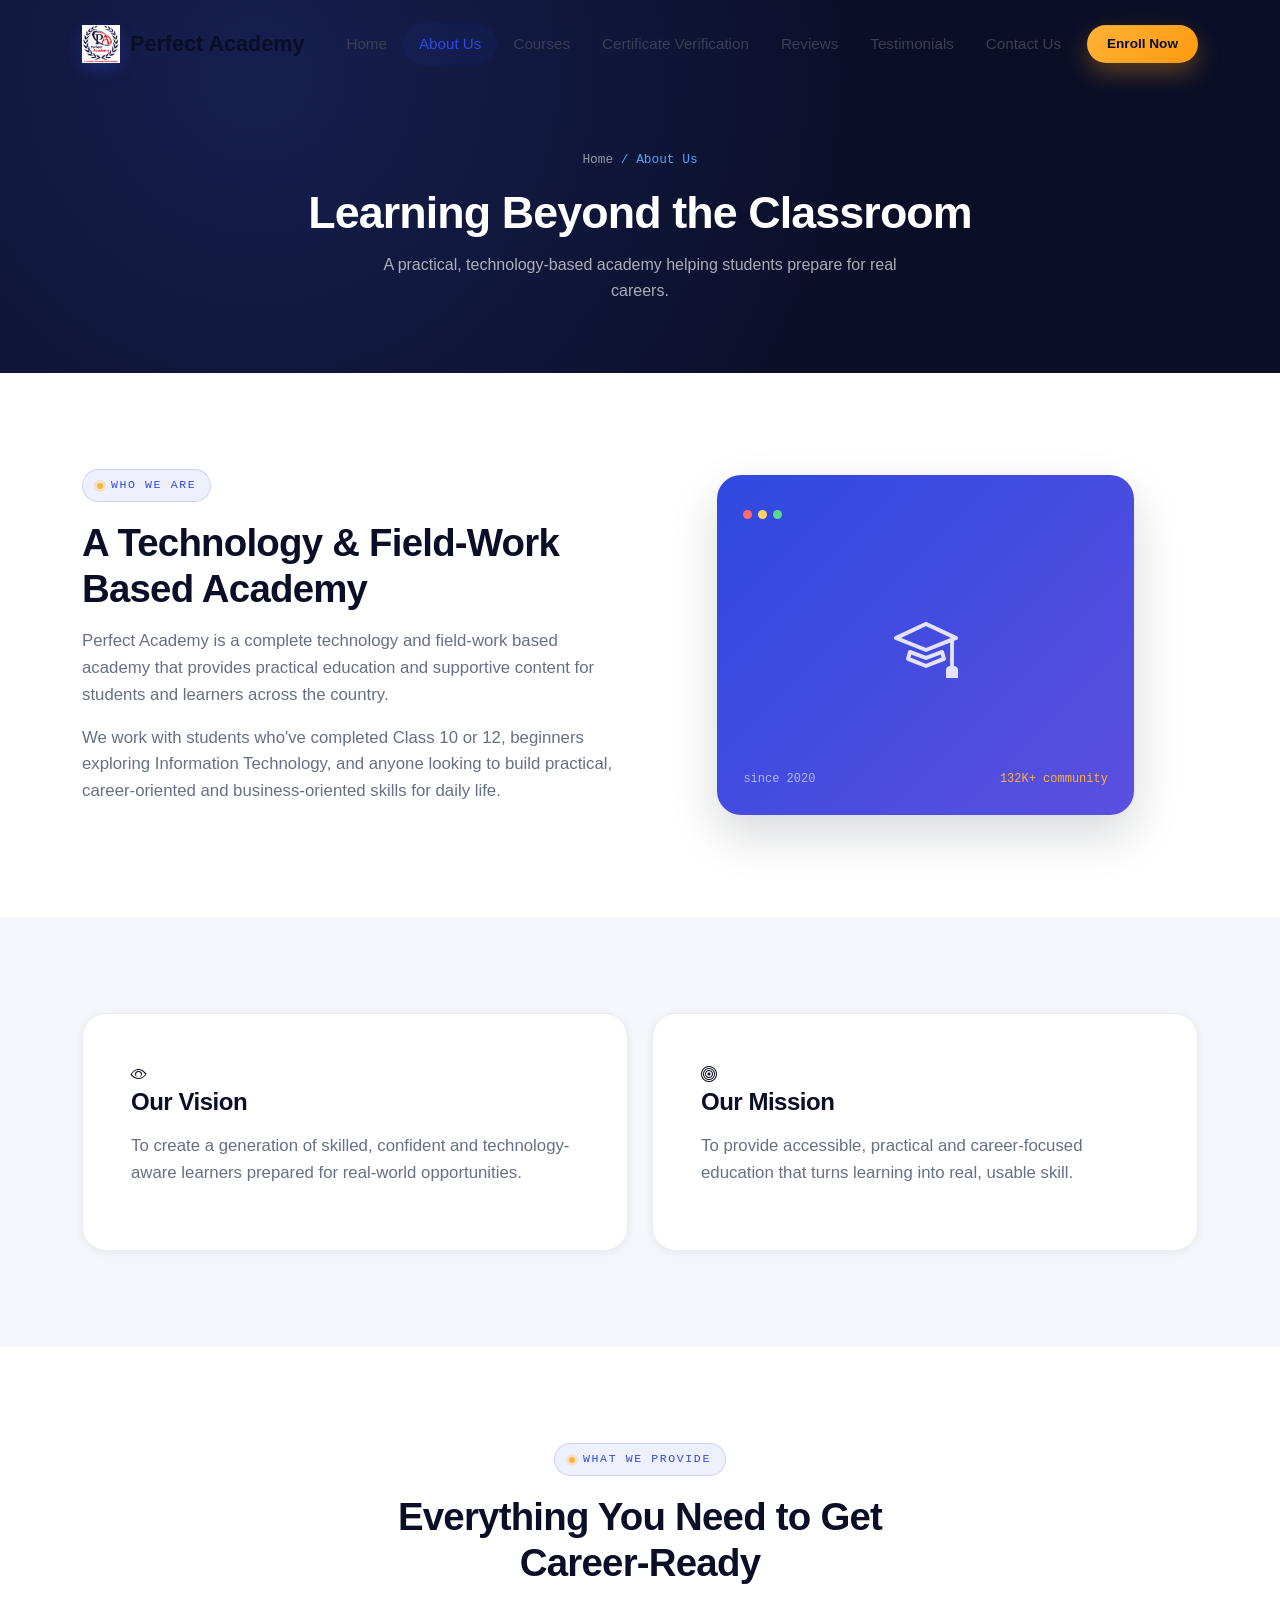
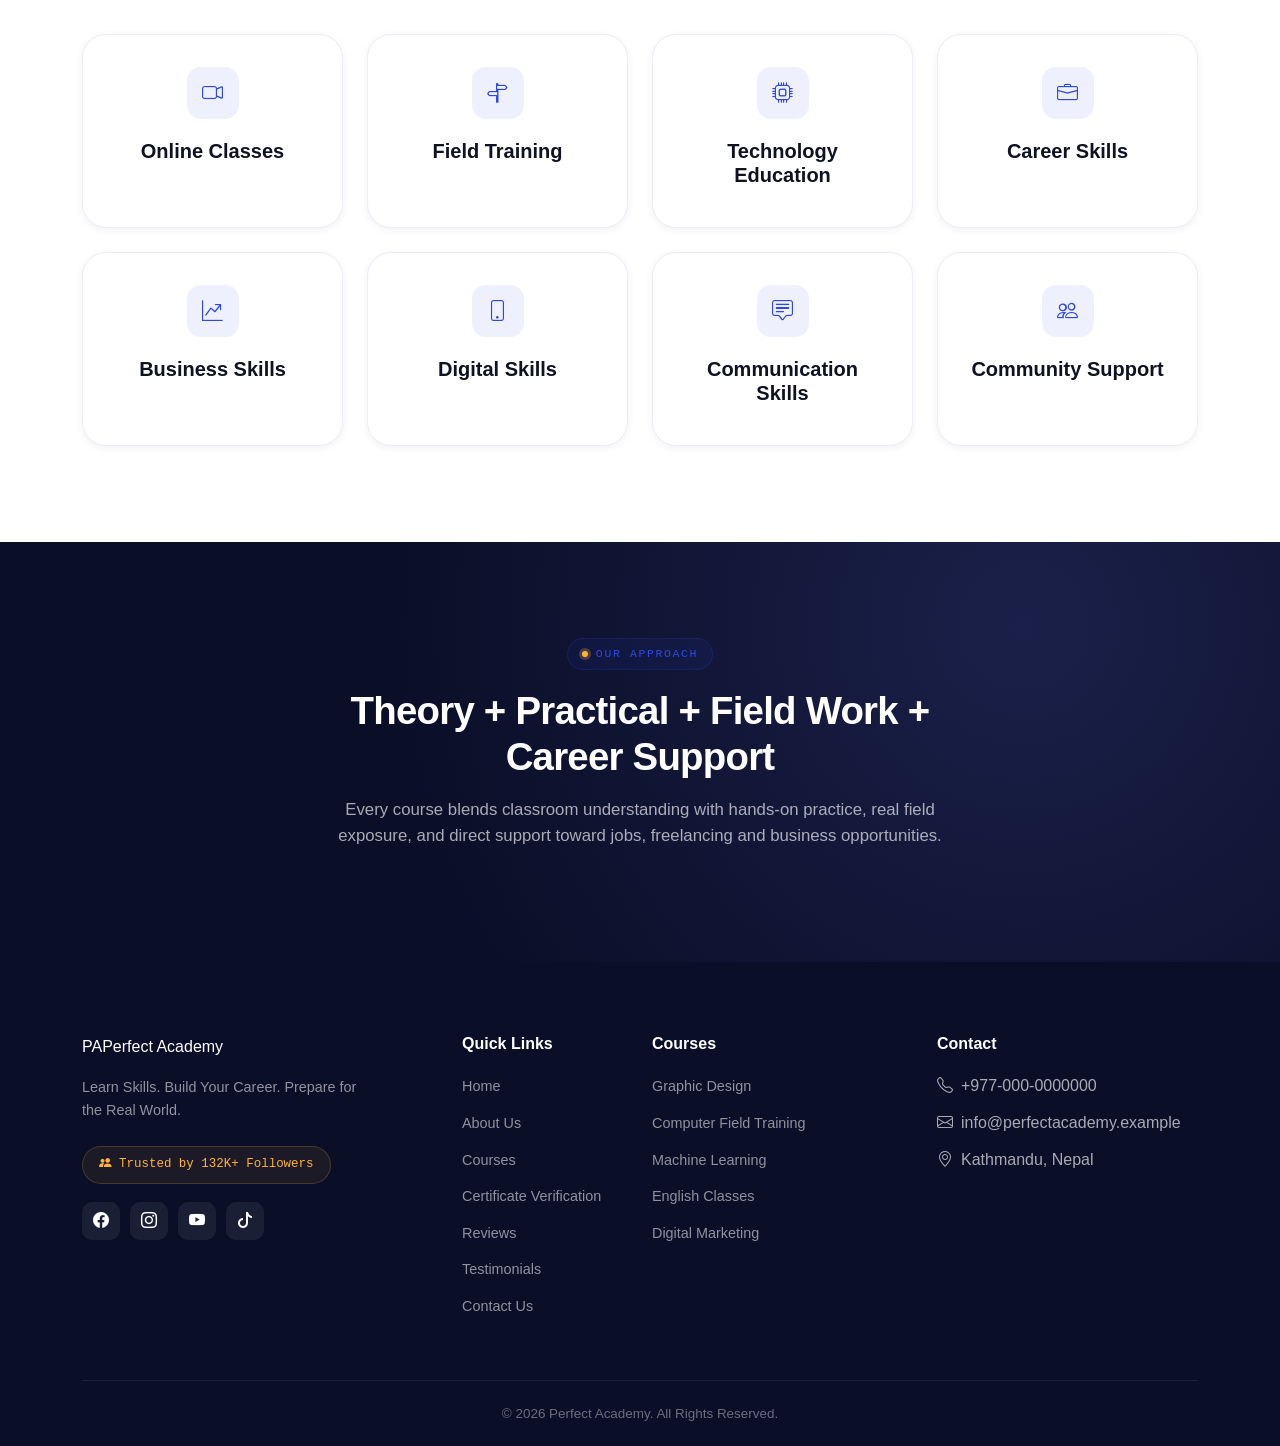
==== commit e2ecfea8: "Update about.html" ====
--- a/about.html
+++ b/about.html
@@ -221,6 +221,6 @@
 
 <script src="https://code.jquery.com/jquery-3.7.1.min.js"></script>
 <script src="https://cdn.jsdelivr.net/npm/bootstrap@5.3.3/dist/js/bootstrap.bundle.min.js"></script>
-<script src="js/main.js"></script>
+<script src="main.js"></script>
 </body>
 </html>
